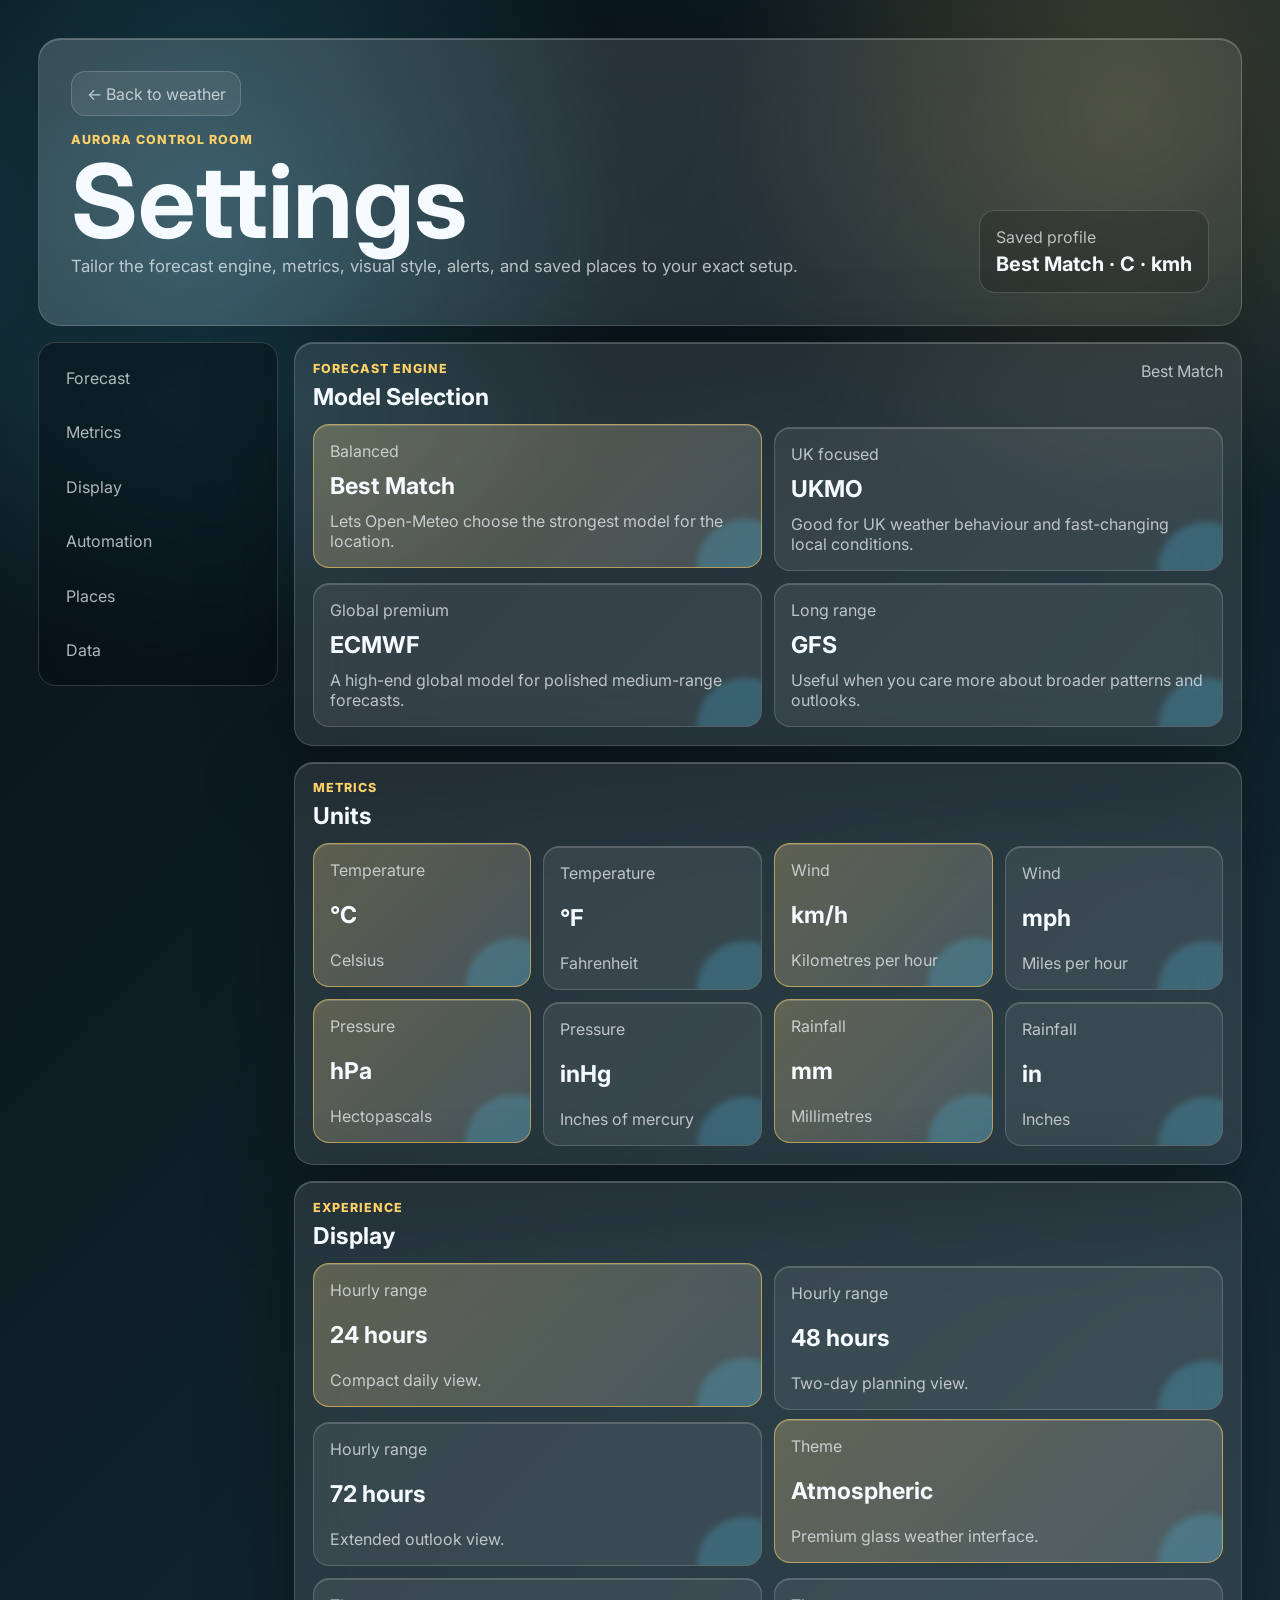
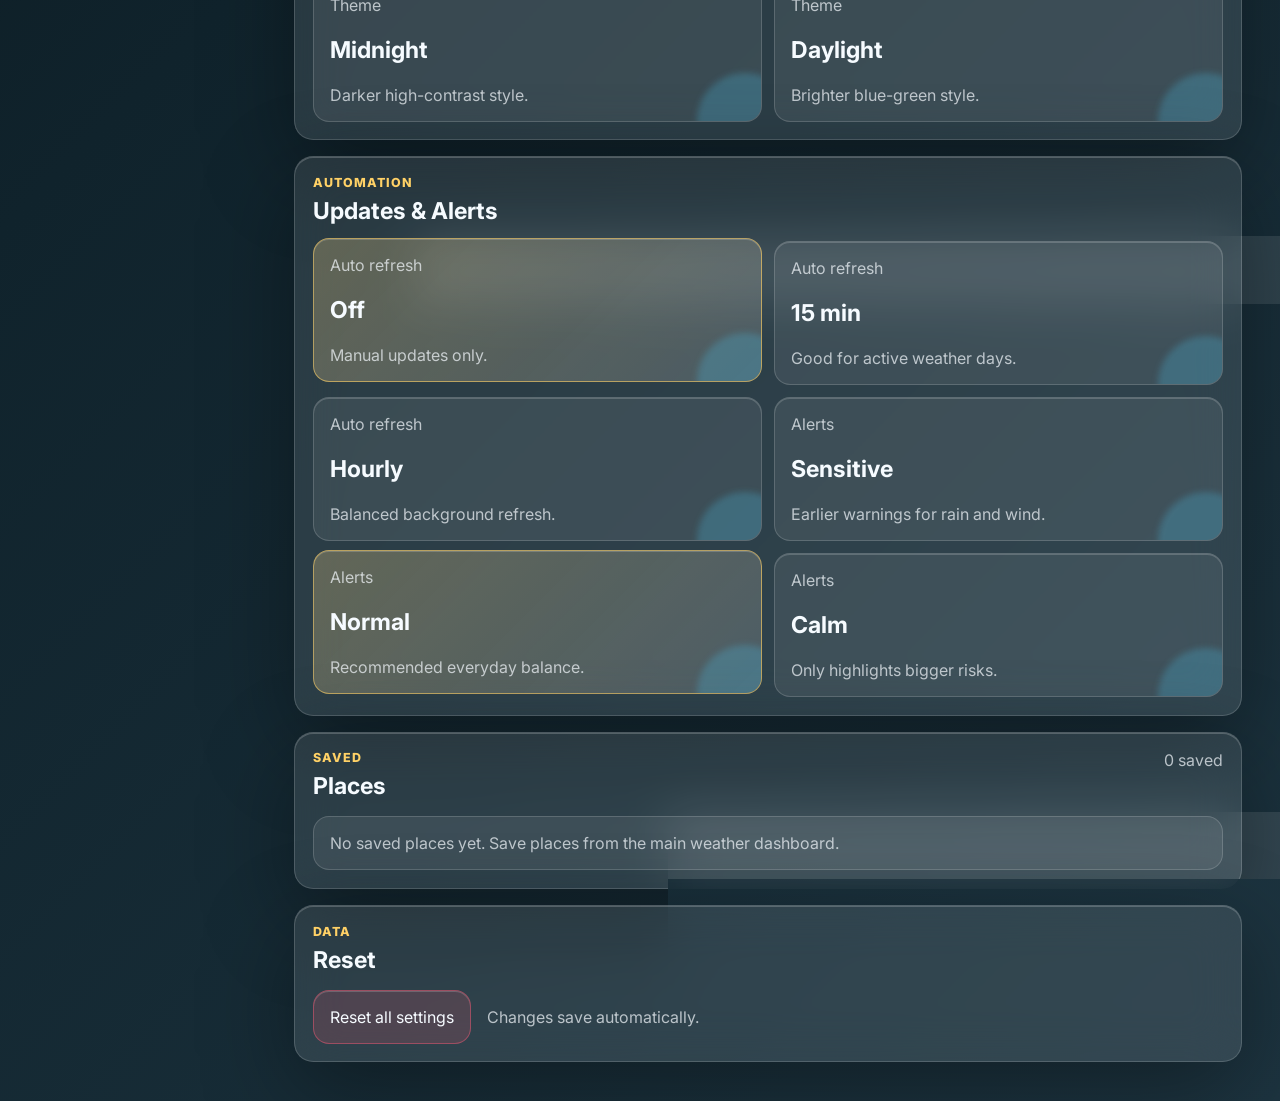
==== settings.html @ 3ddbb7ac "Add files via upload" ====
<!DOCTYPE html>
<html lang="en">
  <head>
    <meta charset="UTF-8" />
    <meta name="viewport" content="width=device-width, initial-scale=1.0" />
    <title>Aurora Weather Settings</title>
    <link rel="preconnect" href="https://fonts.googleapis.com" />
    <link rel="preconnect" href="https://fonts.gstatic.com" crossorigin />
    <link
      href="https://fonts.googleapis.com/css2?family=Inter:wght@400;500;600;700;800&display=swap"
      rel="stylesheet"
    />
    <link rel="stylesheet" href="settings.css" />
  </head>
  <body>
    <main class="settings-shell" data-theme="atmospheric">
      <header class="settings-hero">
        <a class="back-link" href="index.html">← Back to weather</a>
        <div>
          <p class="eyebrow">Aurora Control Room</p>
          <h1>Settings</h1>
          <p class="hero-copy">Tailor the forecast engine, metrics, visual style, alerts, and saved places to your exact setup.</p>
        </div>
        <div class="status-card">
          <span>Saved profile</span>
          <strong id="profileSummary">Best Match · °C · km/h</strong>
        </div>
      </header>

      <section class="settings-layout">
        <aside class="settings-menu" aria-label="Settings sections">
          <a href="#forecast">Forecast</a>
          <a href="#metrics">Metrics</a>
          <a href="#display">Display</a>
          <a href="#automation">Automation</a>
          <a href="#places">Places</a>
          <a href="#data">Data</a>
        </aside>

        <div class="settings-content">
          <section class="settings-panel" id="forecast">
            <div class="panel-heading">
              <div>
                <p class="eyebrow">Forecast Engine</p>
                <h2>Model Selection</h2>
              </div>
              <span id="modelSummary">Best Match</span>
            </div>
            <div class="option-grid">
              <button class="option-card" type="button" data-preference="forecastModel" data-value="best_match">
                <span>Balanced</span>
                <strong>Best Match</strong>
                <p>Lets Open-Meteo choose the strongest model for the location.</p>
              </button>
              <button class="option-card" type="button" data-preference="forecastModel" data-value="ukmo_seamless">
                <span>UK focused</span>
                <strong>UKMO</strong>
                <p>Good for UK weather behaviour and fast-changing local conditions.</p>
              </button>
              <button class="option-card" type="button" data-preference="forecastModel" data-value="ecmwf_ifs04">
                <span>Global premium</span>
                <strong>ECMWF</strong>
                <p>A high-end global model for polished medium-range forecasts.</p>
              </button>
              <button class="option-card" type="button" data-preference="forecastModel" data-value="gfs_seamless">
                <span>Long range</span>
                <strong>GFS</strong>
                <p>Useful when you care more about broader patterns and outlooks.</p>
              </button>
            </div>
          </section>

          <section class="settings-panel" id="metrics">
            <div class="panel-heading">
              <div>
                <p class="eyebrow">Metrics</p>
                <h2>Units</h2>
              </div>
            </div>
            <div class="option-grid compact">
              <button class="option-card" type="button" data-preference="tempUnit" data-value="c"><span>Temperature</span><strong>°C</strong><p>Celsius</p></button>
              <button class="option-card" type="button" data-preference="tempUnit" data-value="f"><span>Temperature</span><strong>°F</strong><p>Fahrenheit</p></button>
              <button class="option-card" type="button" data-preference="windUnit" data-value="kmh"><span>Wind</span><strong>km/h</strong><p>Kilometres per hour</p></button>
              <button class="option-card" type="button" data-preference="windUnit" data-value="mph"><span>Wind</span><strong>mph</strong><p>Miles per hour</p></button>
              <button class="option-card" type="button" data-preference="pressureUnit" data-value="hpa"><span>Pressure</span><strong>hPa</strong><p>Hectopascals</p></button>
              <button class="option-card" type="button" data-preference="pressureUnit" data-value="inhg"><span>Pressure</span><strong>inHg</strong><p>Inches of mercury</p></button>
              <button class="option-card" type="button" data-preference="precipUnit" data-value="mm"><span>Rainfall</span><strong>mm</strong><p>Millimetres</p></button>
              <button class="option-card" type="button" data-preference="precipUnit" data-value="in"><span>Rainfall</span><strong>in</strong><p>Inches</p></button>
            </div>
          </section>

          <section class="settings-panel" id="display">
            <div class="panel-heading">
              <div>
                <p class="eyebrow">Experience</p>
                <h2>Display</h2>
              </div>
            </div>
            <div class="option-grid">
              <button class="option-card" type="button" data-preference="forecastHours" data-value="24"><span>Hourly range</span><strong>24 hours</strong><p>Compact daily view.</p></button>
              <button class="option-card" type="button" data-preference="forecastHours" data-value="48"><span>Hourly range</span><strong>48 hours</strong><p>Two-day planning view.</p></button>
              <button class="option-card" type="button" data-preference="forecastHours" data-value="72"><span>Hourly range</span><strong>72 hours</strong><p>Extended outlook view.</p></button>
              <button class="option-card" type="button" data-preference="themeMode" data-value="atmospheric"><span>Theme</span><strong>Atmospheric</strong><p>Premium glass weather interface.</p></button>
              <button class="option-card" type="button" data-preference="themeMode" data-value="midnight"><span>Theme</span><strong>Midnight</strong><p>Darker high-contrast style.</p></button>
              <button class="option-card" type="button" data-preference="themeMode" data-value="daylight"><span>Theme</span><strong>Daylight</strong><p>Brighter blue-green style.</p></button>
            </div>
          </section>

          <section class="settings-panel" id="automation">
            <div class="panel-heading">
              <div>
                <p class="eyebrow">Automation</p>
                <h2>Updates & Alerts</h2>
              </div>
            </div>
            <div class="option-grid">
              <button class="option-card" type="button" data-preference="refreshMins" data-value="0"><span>Auto refresh</span><strong>Off</strong><p>Manual updates only.</p></button>
              <button class="option-card" type="button" data-preference="refreshMins" data-value="15"><span>Auto refresh</span><strong>15 min</strong><p>Good for active weather days.</p></button>
              <button class="option-card" type="button" data-preference="refreshMins" data-value="60"><span>Auto refresh</span><strong>Hourly</strong><p>Balanced background refresh.</p></button>
              <button class="option-card" type="button" data-preference="alertsSensitivity" data-value="sensitive"><span>Alerts</span><strong>Sensitive</strong><p>Earlier warnings for rain and wind.</p></button>
              <button class="option-card" type="button" data-preference="alertsSensitivity" data-value="normal"><span>Alerts</span><strong>Normal</strong><p>Recommended everyday balance.</p></button>
              <button class="option-card" type="button" data-preference="alertsSensitivity" data-value="calm"><span>Alerts</span><strong>Calm</strong><p>Only highlights bigger risks.</p></button>
            </div>
          </section>

          <section class="settings-panel" id="places">
            <div class="panel-heading">
              <div>
                <p class="eyebrow">Saved</p>
                <h2>Places</h2>
              </div>
              <span id="placesSummary">0 saved</span>
            </div>
            <div class="places-list" id="settingsPlaces"></div>
          </section>

          <section class="settings-panel danger-zone" id="data">
            <div class="panel-heading">
              <div>
                <p class="eyebrow">Data</p>
                <h2>Reset</h2>
              </div>
            </div>
            <div class="data-actions">
              <button class="danger-button" id="resetSettings" type="button">Reset all settings</button>
              <span id="saveNotice">Changes save automatically.</span>
            </div>
          </section>
        </div>
      </section>
    </main>

    <div class="toast" id="toast" role="status" aria-live="polite"></div>
    <script src="settings.js"></script>
  </body>
</html>
---- settings.css ----
:root {
  --text: #f6fbff;
  --muted: rgba(246, 251, 255, 0.7);
  --line: rgba(255, 255, 255, 0.16);
  --panel: rgba(255, 255, 255, 0.1);
  --accent: #ffd166;
  --accent-2: #4cc9f0;
  --danger: #ff5c77;
  --shadow: 0 28px 90px rgba(0, 0, 0, 0.35);
}

* {
  box-sizing: border-box;
}

html {
  scroll-behavior: smooth;
}

body {
  margin: 0;
  min-height: 100vh;
  font-family: Inter, system-ui, -apple-system, BlinkMacSystemFont, "Segoe UI", sans-serif;
  color: var(--text);
  background:
    radial-gradient(circle at 15% 8%, rgba(76, 201, 240, 0.28), transparent 28rem),
    radial-gradient(circle at 88% 4%, rgba(255, 209, 102, 0.22), transparent 26rem),
    linear-gradient(135deg, #071116 0%, #10232c 46%, #1d3440 100%);
}

button,
a {
  font: inherit;
}

button {
  cursor: pointer;
}

a {
  color: inherit;
  text-decoration: none;
}

.settings-shell {
  min-height: 100vh;
  padding: clamp(1rem, 3vw, 2.5rem);
}

.settings-shell[data-theme="midnight"] {
  --accent: #b8c0ff;
  --accent-2: #64dfdf;
  background:
    radial-gradient(circle at 20% 14%, rgba(184, 192, 255, 0.22), transparent 28rem),
    linear-gradient(135deg, #030711 0%, #10182b 48%, #18233b 100%);
}

.settings-shell[data-theme="daylight"] {
  --accent: #ffb703;
  --accent-2: #00b4d8;
  background:
    radial-gradient(circle at 20% 8%, rgba(255, 255, 255, 0.3), transparent 25rem),
    linear-gradient(135deg, #0d3b66 0%, #168aad 48%, #52b788 100%);
}

.settings-hero {
  display: grid;
  grid-template-columns: minmax(0, 1fr) auto;
  gap: 1rem;
  align-items: end;
  max-width: 1380px;
  margin: 0 auto 1rem;
  padding: clamp(1rem, 3vw, 2rem);
  border: 1px solid var(--line);
  border-radius: 1.4rem;
  background: linear-gradient(135deg, rgba(255, 255, 255, 0.17), rgba(255, 255, 255, 0.06));
  box-shadow: var(--shadow), inset 0 1px 0 rgba(255, 255, 255, 0.22);
  backdrop-filter: blur(26px);
}

.back-link {
  grid-column: 1 / -1;
  width: fit-content;
  padding: 0.72rem 0.9rem;
  border: 1px solid var(--line);
  border-radius: 0.9rem;
  color: var(--muted);
  background: rgba(255, 255, 255, 0.08);
}

.eyebrow {
  margin: 0 0 0.45rem;
  color: var(--accent);
  font-size: 0.78rem;
  font-weight: 800;
  letter-spacing: 0.08em;
  text-transform: uppercase;
}

h1,
h2,
p {
  margin-top: 0;
}

h1 {
  margin-bottom: 0.6rem;
  font-size: clamp(3.2rem, 8vw, 7rem);
  line-height: 0.9;
}

h2 {
  margin-bottom: 0;
  font-size: 1.45rem;
}

.hero-copy {
  max-width: 52rem;
  color: var(--muted);
  font-size: 1.05rem;
}

.status-card {
  min-width: min(24rem, 100%);
  padding: 1rem;
  border: 1px solid var(--line);
  border-radius: 1rem;
  background: rgba(0, 0, 0, 0.16);
}

.status-card span,
.panel-heading span,
.option-card span,
.option-card p,
.place-row span,
.data-actions span {
  color: var(--muted);
}

.status-card strong {
  display: block;
  margin-top: 0.35rem;
  font-size: 1.25rem;
}

.settings-layout {
  display: grid;
  grid-template-columns: 15rem minmax(0, 1fr);
  gap: 1rem;
  max-width: 1380px;
  margin: 0 auto;
}

.settings-menu {
  position: sticky;
  top: 1rem;
  display: grid;
  gap: 0.55rem;
  align-self: start;
  padding: 0.75rem;
  border: 1px solid var(--line);
  border-radius: 1.1rem;
  background: rgba(4, 12, 16, 0.44);
  backdrop-filter: blur(22px);
}

.settings-menu a {
  padding: 0.8rem 0.9rem;
  border-radius: 0.8rem;
  color: var(--muted);
}

.settings-menu a:hover {
  color: var(--text);
  background: rgba(255, 255, 255, 0.1);
}

.settings-content {
  display: grid;
  gap: 1rem;
}

.settings-panel {
  scroll-margin-top: 1rem;
  padding: 1.1rem;
  border: 1px solid var(--line);
  border-radius: 1.2rem;
  background: rgba(255, 255, 255, 0.1);
  box-shadow: var(--shadow), inset 0 1px 0 rgba(255, 255, 255, 0.2);
  backdrop-filter: blur(24px);
}

.panel-heading {
  display: flex;
  justify-content: space-between;
  gap: 1rem;
  margin-bottom: 1rem;
}

.option-grid {
  display: grid;
  grid-template-columns: repeat(2, minmax(0, 1fr));
  gap: 0.75rem;
}

.option-grid.compact {
  grid-template-columns: repeat(4, minmax(0, 1fr));
}

.option-card,
.danger-button {
  position: relative;
  overflow: hidden;
  display: grid;
  min-height: 9rem;
  align-content: space-between;
  gap: 0.55rem;
  padding: 1rem;
  border: 1px solid var(--line);
  border-radius: 1rem;
  color: var(--text);
  text-align: left;
  background: rgba(255, 255, 255, 0.08);
  box-shadow: inset 0 1px 0 rgba(255, 255, 255, 0.18);
  transition: 180ms ease;
}

.option-card::after {
  content: "";
  position: absolute;
  right: -2rem;
  bottom: -3rem;
  width: 6rem;
  height: 6rem;
  border-radius: 50%;
  background: color-mix(in srgb, var(--accent-2) 24%, transparent);
  filter: blur(3px);
}

.option-card:hover,
.option-card.active {
  transform: translateY(-3px);
  border-color: rgba(255, 209, 102, 0.58);
  background:
    linear-gradient(135deg, rgba(255, 209, 102, 0.2), rgba(255, 255, 255, 0.08)),
    rgba(255, 255, 255, 0.08);
}

.option-card strong {
  position: relative;
  z-index: 1;
  font-size: 1.45rem;
}

.option-card p {
  position: relative;
  z-index: 1;
  margin-bottom: 0;
}

.places-list {
  display: grid;
  gap: 0.7rem;
}

.place-row {
  display: flex;
  justify-content: space-between;
  gap: 1rem;
  align-items: center;
  padding: 1rem;
  border: 1px solid var(--line);
  border-radius: 1rem;
  background: rgba(255, 255, 255, 0.08);
}

.place-row strong,
.place-row span {
  display: block;
}

.place-row button {
  width: 2.8rem;
  height: 2.8rem;
  border: 1px solid var(--line);
  border-radius: 0.8rem;
  color: var(--text);
  background: rgba(255, 255, 255, 0.08);
}

.empty {
  padding: 1rem;
  border: 1px solid var(--line);
  border-radius: 1rem;
  color: var(--muted);
  background: rgba(255, 255, 255, 0.08);
}

.data-actions {
  display: flex;
  align-items: center;
  gap: 1rem;
  flex-wrap: wrap;
}

.danger-button {
  min-height: auto;
  border-color: rgba(255, 92, 119, 0.44);
  background: rgba(255, 92, 119, 0.16);
}

.toast {
  position: fixed;
  left: 50%;
  bottom: 1rem;
  max-width: min(34rem, calc(100vw - 2rem));
  padding: 0.85rem 1rem;
  border: 1px solid var(--line);
  border-radius: 0.95rem;
  color: var(--text);
  background: rgba(4, 12, 16, 0.86);
  box-shadow: 0 18px 50px rgba(0, 0, 0, 0.3);
  opacity: 0;
  transform: translate(-50%, 1rem);
  transition: 220ms ease;
  pointer-events: none;
  backdrop-filter: blur(18px);
}

.toast.show {
  opacity: 1;
  transform: translate(-50%, 0);
}

@media (max-width: 980px) {
  .settings-hero,
  .settings-layout {
    grid-template-columns: 1fr;
  }

  .settings-menu {
    position: static;
    grid-template-columns: repeat(3, minmax(0, 1fr));
  }

  .option-grid,
  .option-grid.compact {
    grid-template-columns: repeat(2, minmax(0, 1fr));
  }
}

@media (max-width: 620px) {
  .settings-shell {
    padding: 1rem;
  }

  .settings-menu,
  .option-grid,
  .option-grid.compact {
    grid-template-columns: 1fr;
  }

  .panel-heading,
  .place-row {
    flex-direction: column;
    align-items: flex-start;
  }
}
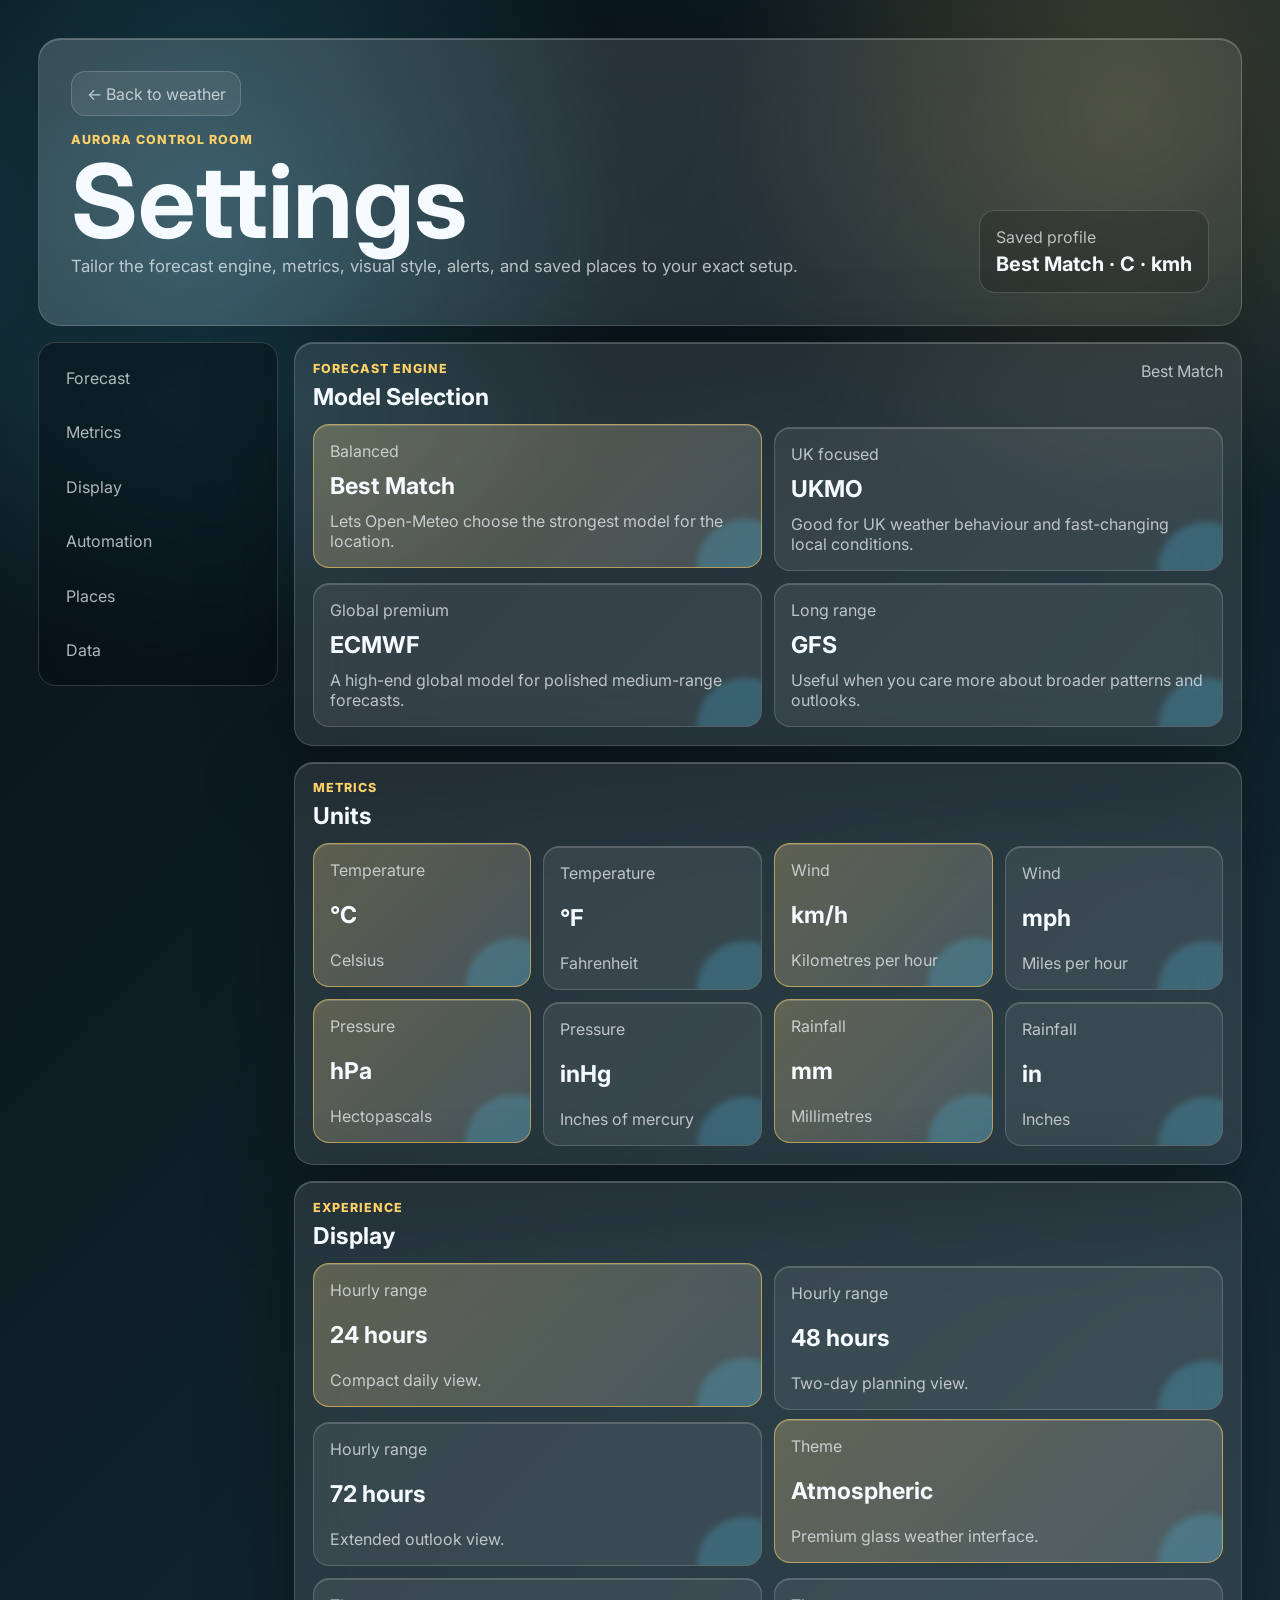
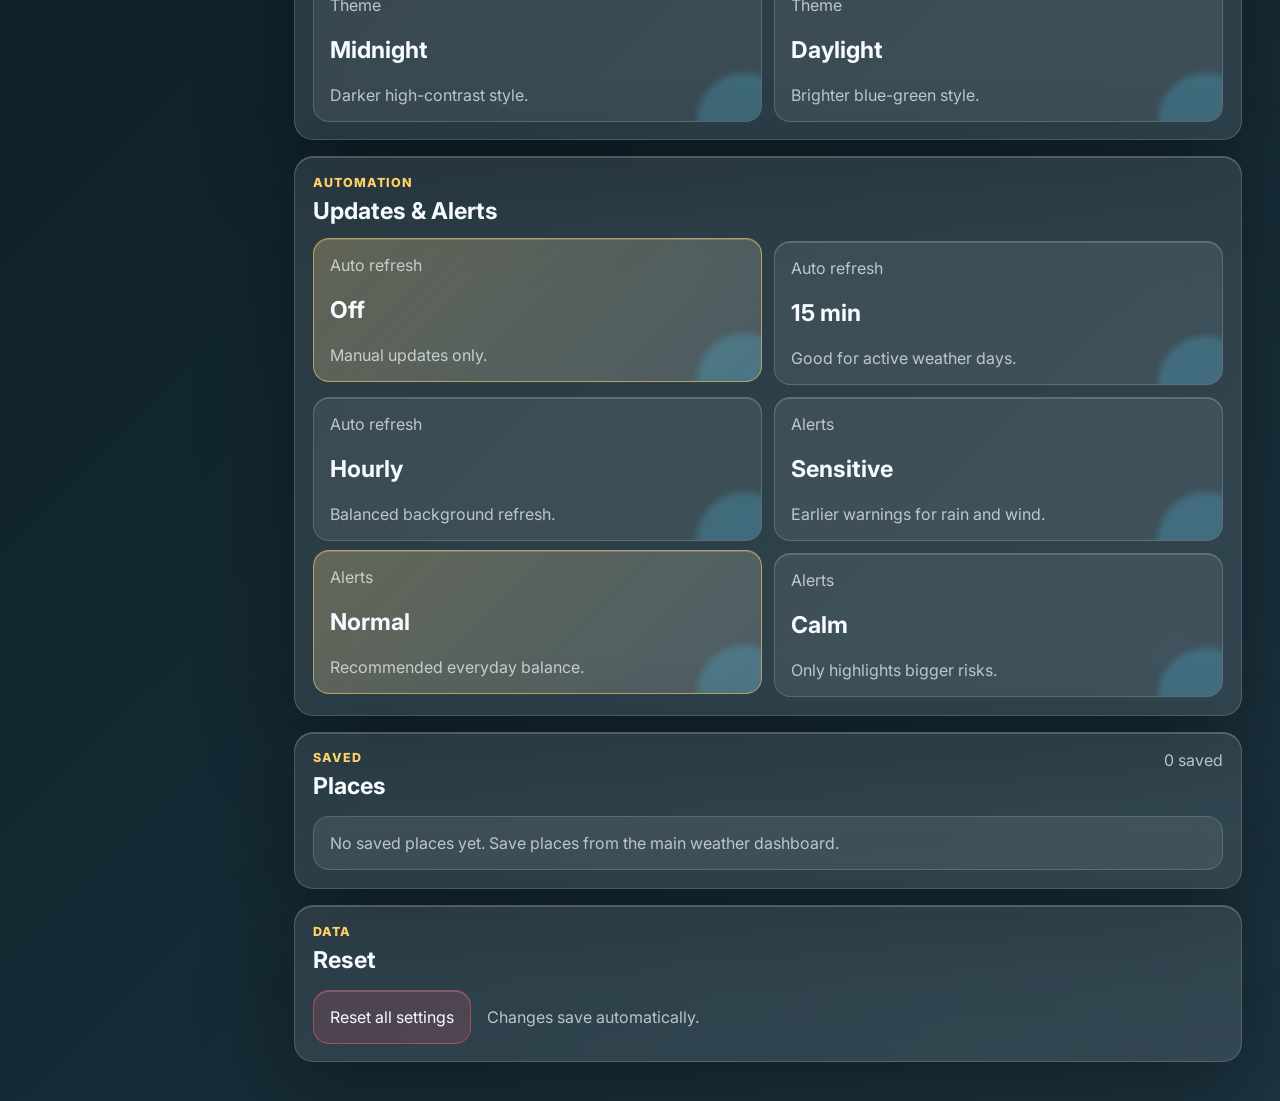
==== commit f3b8c75b: "Add files via upload" ====
--- a/settings.html
+++ b/settings.html
@@ -10,7 +10,7 @@
       href="https://fonts.googleapis.com/css2?family=Inter:wght@400;500;600;700;800&display=swap"
       rel="stylesheet"
     />
-    <link rel="stylesheet" href="settings.css" />
+    <link rel="stylesheet" href="settings.css?v=20260503-rail-fix" />
   </head>
   <body>
     <main class="settings-shell" data-theme="atmospheric">
@@ -151,6 +151,6 @@
     </main>
 
     <div class="toast" id="toast" role="status" aria-live="polite"></div>
-    <script src="settings.js"></script>
+    <script src="settings.js?v=20260503-rail-fix"></script>
   </body>
 </html>
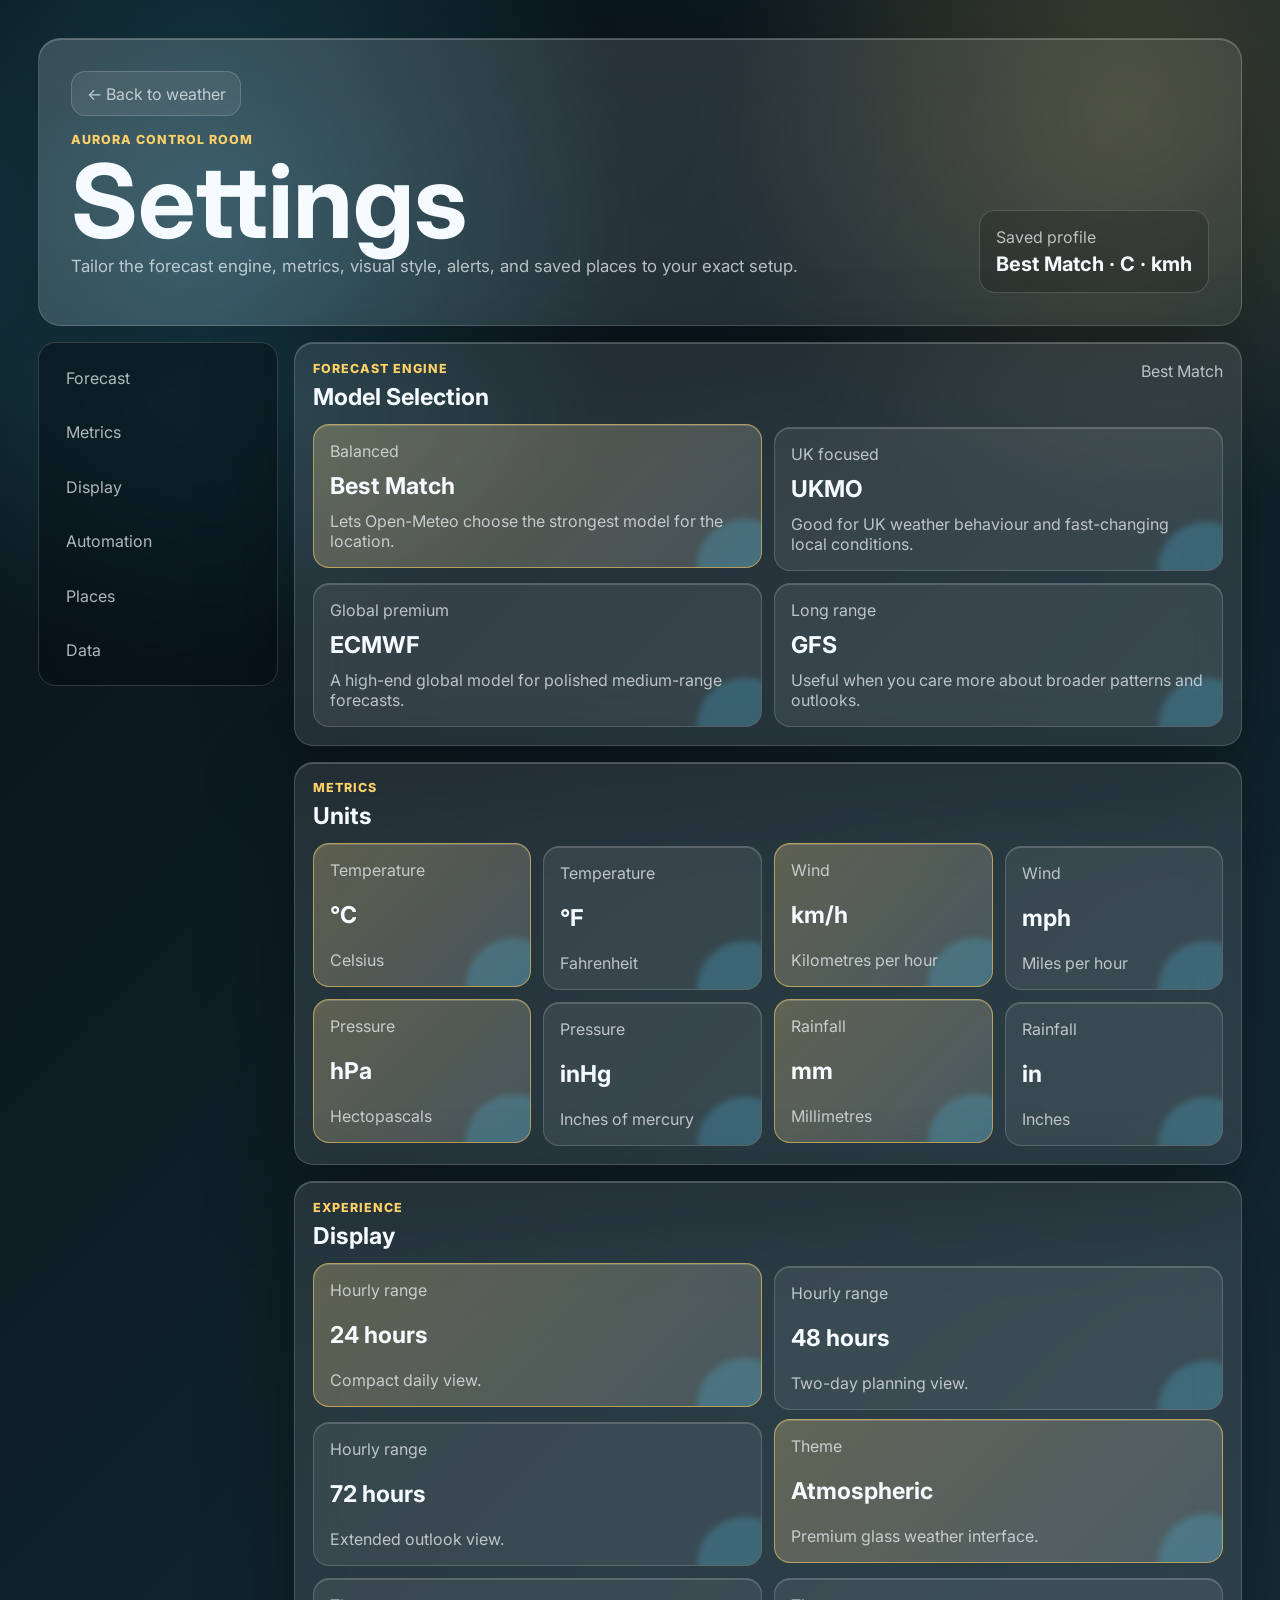
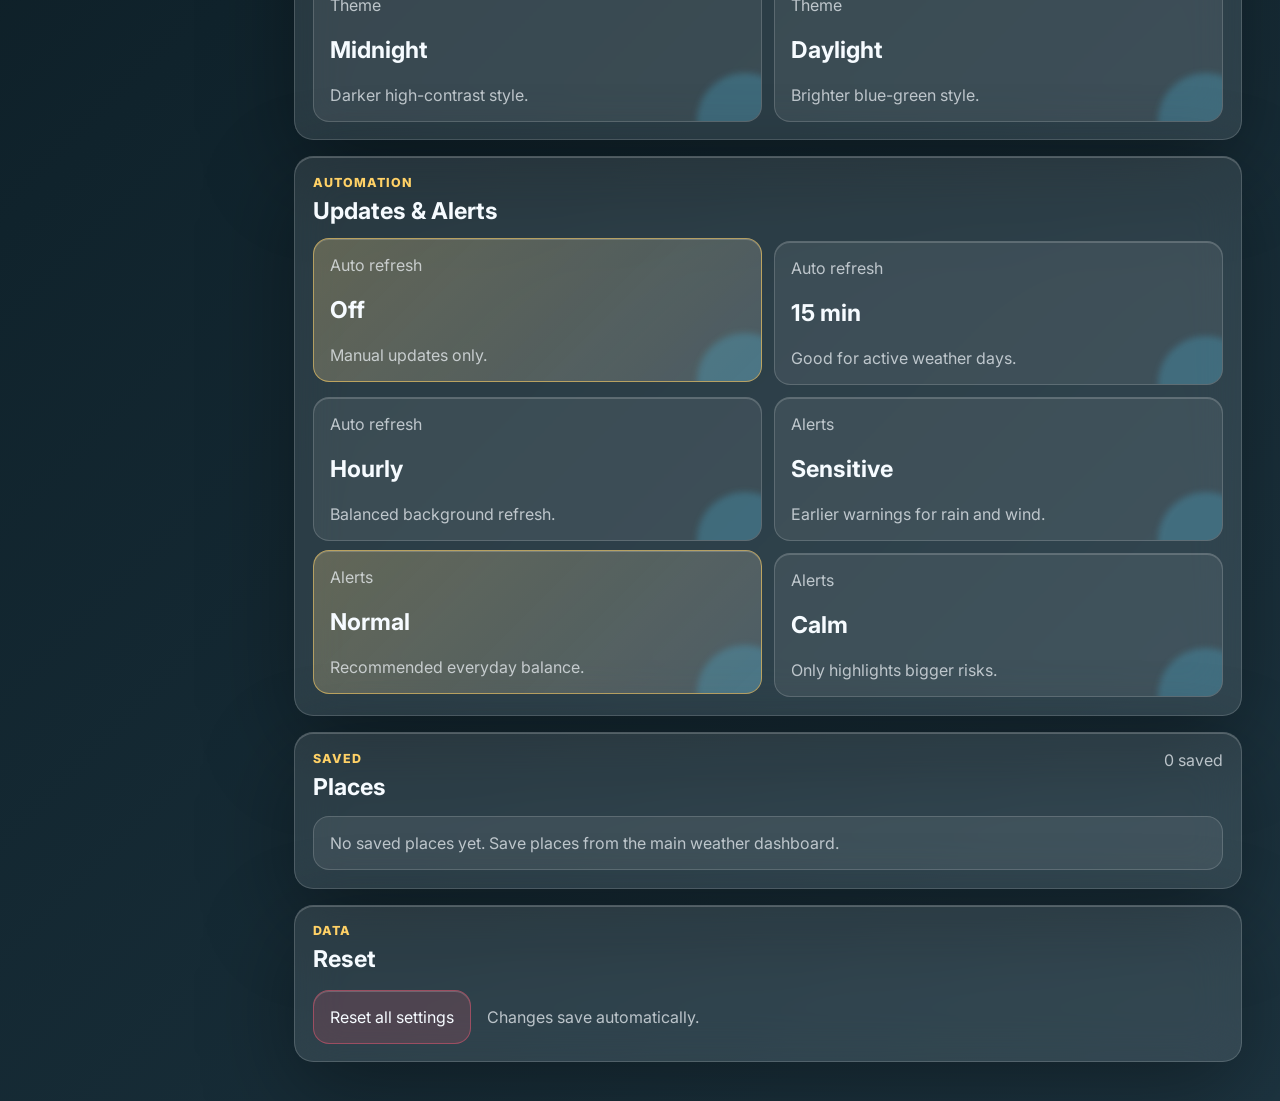
==== commit 5c1f8fea: "Add files via upload" ====
--- a/settings.html
+++ b/settings.html
@@ -4,13 +4,15 @@
     <meta charset="UTF-8" />
     <meta name="viewport" content="width=device-width, initial-scale=1.0" />
     <title>Aurora Weather Settings</title>
+    <meta name="theme-color" content="#071116" />
     <link rel="preconnect" href="https://fonts.googleapis.com" />
     <link rel="preconnect" href="https://fonts.gstatic.com" crossorigin />
     <link
       href="https://fonts.googleapis.com/css2?family=Inter:wght@400;500;600;700;800&display=swap"
       rel="stylesheet"
     />
-    <link rel="stylesheet" href="settings.css?v=20260503-rail-fix" />
+    <link rel="manifest" href="manifest.json" />
+    <link rel="stylesheet" href="settings.css?v=20260503-pro" />
   </head>
   <body>
     <main class="settings-shell" data-theme="atmospheric">
@@ -151,6 +153,6 @@
     </main>
 
     <div class="toast" id="toast" role="status" aria-live="polite"></div>
-    <script src="settings.js?v=20260503-rail-fix"></script>
+    <script src="settings.js?v=20260503-pro"></script>
   </body>
 </html>
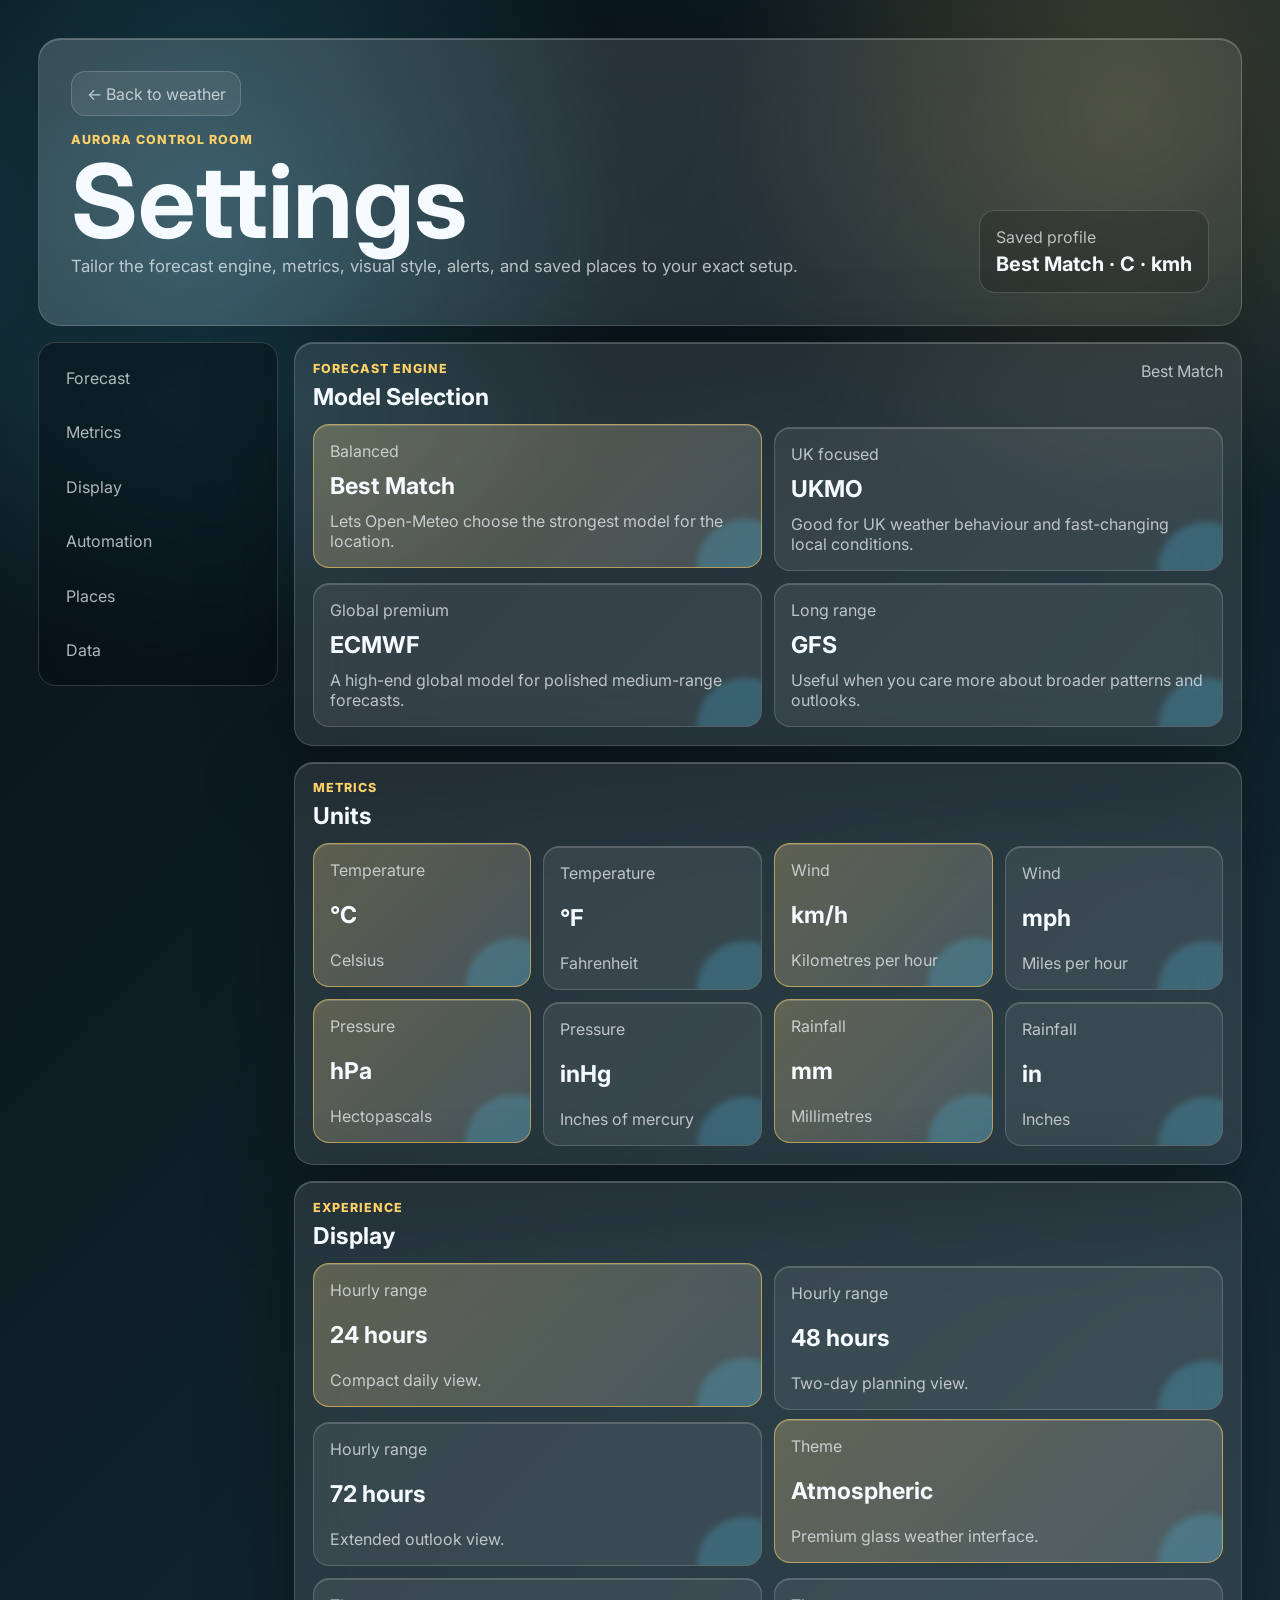
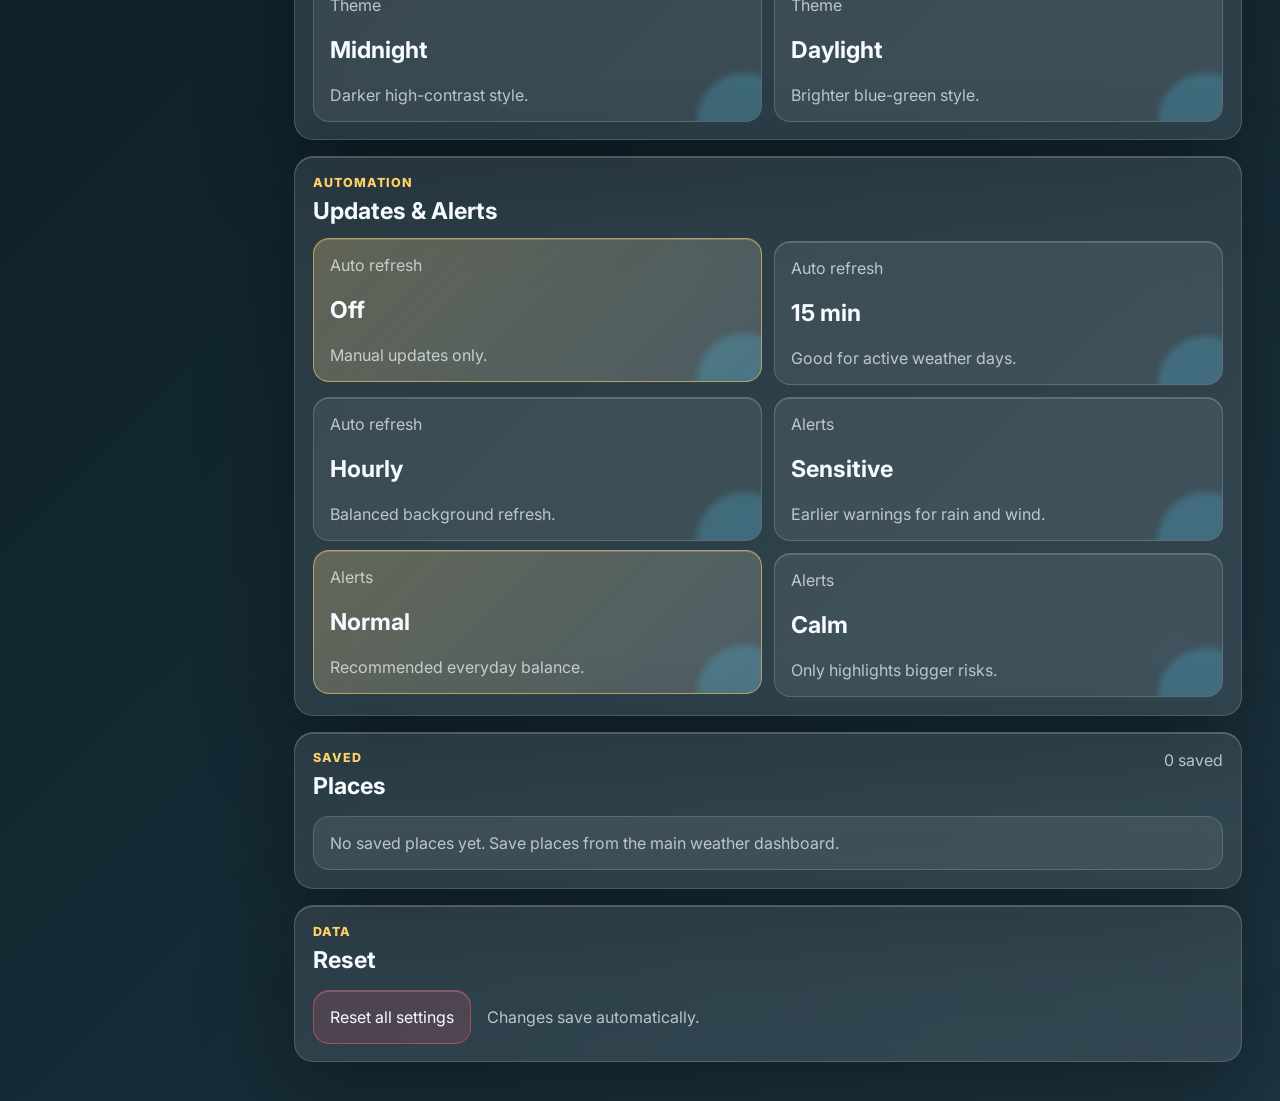
==== commit df09e872: "Add files via upload Added Favicon support and fixed the Sun timeline to dynamic instead of fixed" ====
--- a/settings.html
+++ b/settings.html
@@ -4,6 +4,7 @@
     <meta charset="UTF-8" />
     <meta name="viewport" content="width=device-width, initial-scale=1.0" />
     <title>Aurora Weather Settings</title>
+    <link rel="icon" href="favicon.ico" />
     <meta name="theme-color" content="#071116" />
     <link rel="preconnect" href="https://fonts.googleapis.com" />
     <link rel="preconnect" href="https://fonts.gstatic.com" crossorigin />
